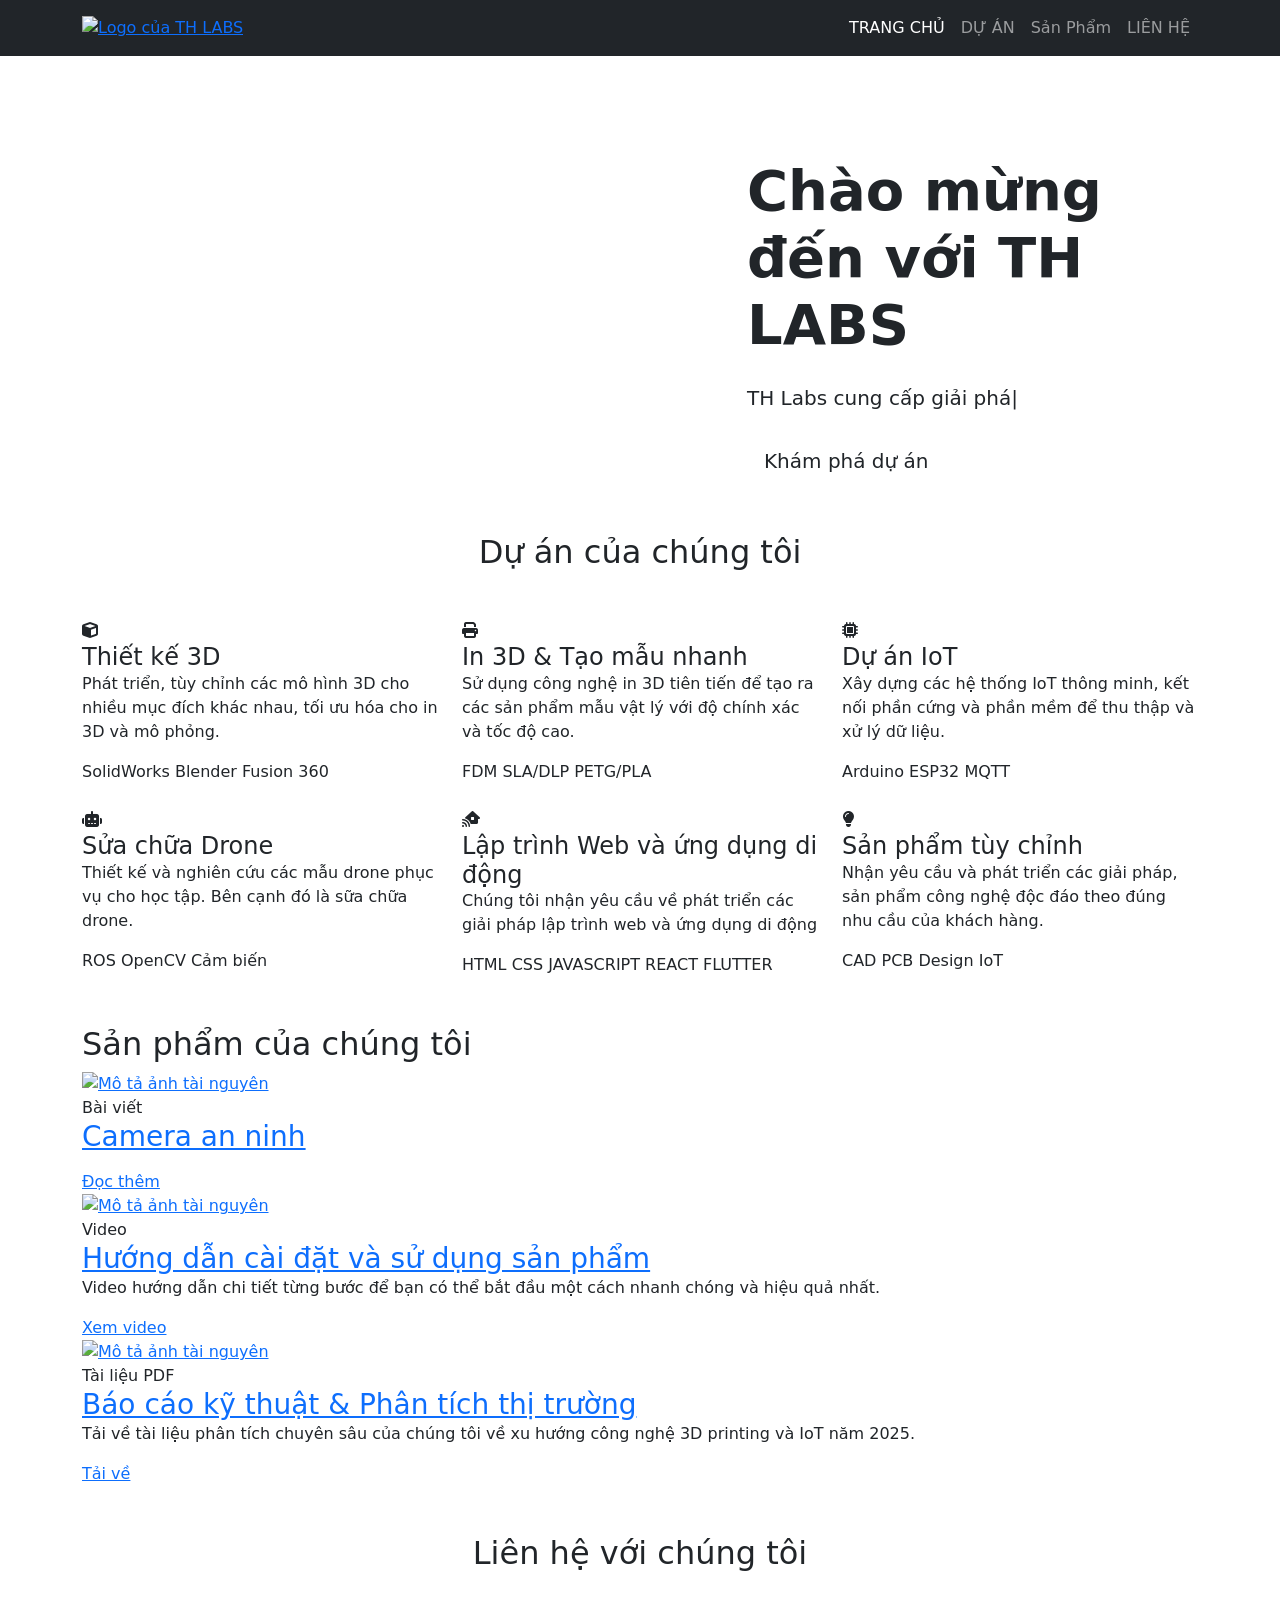
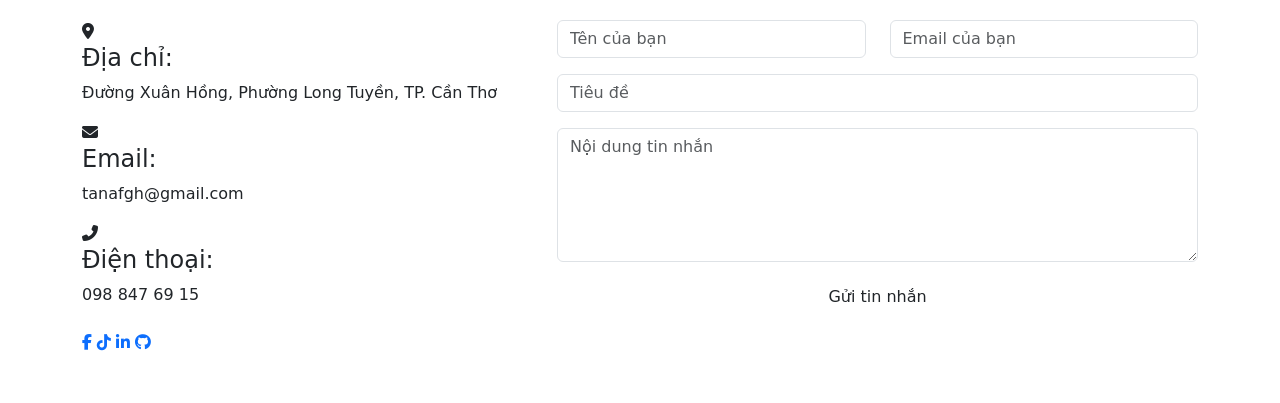
==== index.html @ 7c96801b "Add files via upload" ====
<!DOCTYPE html>
<html lang="vi">
  <head>
    <title>TH LABS</title>
    <meta charset="utf-8" />
    <meta name="viewport" content="width=device-width, initial-scale=1" />
    <link
      href="https://cdn.jsdelivr.net/npm/bootstrap@5.3.3/dist/css/bootstrap.min.css"
      rel="stylesheet"
    />
    <link
      rel="stylesheet"
      href="https://cdn.jsdelivr.net/npm/swiper@11/swiper-bundle.min.css"
    />
    <link rel="stylesheet" href="style.css" />
    <link
      rel="stylesheet"
      href="https://cdnjs.cloudflare.com/ajax/libs/font-awesome/6.5.2/css/all.min.css"
    />
    <link rel="preconnect" href="https://fonts.googleapis.com" />
    <link rel="preconnect" href="https://fonts.gstatic.com" crossorigin />
    <link
      href="https://fonts.googleapis.com/css2?family=Montserrat:wght@400;500;700&display=swap"
      rel="stylesheet"
    />
    <link rel="preconnect" href="https://res.cloudinary.com" />
  </head>
  <body data-bs-spy="scroll" data-bs-target="#collapsibleNavbar">
    <div id="preloader">
      <div class="spinner"></div>
    </div>

    <header id="home">
      <nav class="navbar navbar-expand-lg bg-dark navbar-dark fixed-top">
        <div class="container">
          <a class="navbar-logo" href="#home"
            ><img
              src="https://res.cloudinary.com/de8t7t3ij/image/upload/v1761191404/logo1_g1h1xf.png"
              alt="Logo của TH LABS"
              id="navbar-logo"
          /></a>

          <button
            class="navbar-toggler"
            type="button"
            data-bs-toggle="collapse"
            data-bs-target="#collapsibleNavbar"
          >
            <span class="navbar-toggler-icon"></span>
          </button>
          <div class="collapse navbar-collapse" id="collapsibleNavbar">
            <ul class="navbar-nav ms-auto">
              <li class="nav-item">
                <a class="nav-link" href="#home">TRANG CHỦ</a>
              </li>
              <li class="nav-item">
                <a class="nav-link" href="#project">DỰ ÁN</a>
              </li>
              <li class="nav-item">
                <a class="nav-link" href="#RESOURCES">Sản Phẩm</a>
              </li>
              <li class="nav-item">
                <a class="nav-link" href="#contact">LIÊN HỆ</a>
              </li>
            </ul>
          </div>
        </div>
      </nav>
    </header>
    <section class="hero-section">
      <video autoplay loop muted playsinline id="hero-video">
        <source
          src="https://res.cloudinary.com/de8t7t3ij/video/upload/v1763884485/SnapInsta-Ai_3740669731968685869_pgvyaz.mp4"
          type="video/mp4"
        />
        Trình duyệt của bạn không hỗ trợ video.
      </video>

      <div class="container">
        <div class="row align-items-center">
          <div class="col-lg-7">
            <div class="swiper team-swiper">
              <div class="swiper-wrapper"></div>
              <div class="swiper-pagination"></div>
              <div class="swiper-button-prev"></div>
              <div class="swiper-button-next"></div>
            </div>
          </div>

          <div class="col-lg-5 text-start">
            <h1 class="display-4 fw-bold video-text">
              Chào mừng đến với TH LABS
            </h1>

            <p class="lead my-4 typing-container">
              <span class="typing-text"></span><span class="cursor">|</span>
            </p>
            <a href="#project" class="btn btn-hero btn-lg">Khám phá dự án</a>
          </div>
        </div>
      </div>
    </section>

    <section id="project" class="py-5">
      <div class="container">
        <div class="section-title text-center mb-5">
          <h2>Dự án của chúng tôi</h2>
        </div>

        <div class="row g-4">
          <div class="col-lg-4 col-md-6">
            <div
              class="project-card"
              data-bs-toggle="modal"
              data-bs-target="#projectDetailModal"
              data-project-id="thiet-ke-3d"
              style="cursor: pointer"
            >
              <div class="card-icon"><i class="fas fa-cube"></i></div>
              <h4 class="card-title">Thiết kế 3D</h4>
              <p class="card-description">
                Phát triển, tùy chỉnh các mô hình 3D cho nhiều mục đích khác
                nhau, tối ưu hóa cho in 3D và mô phỏng.
              </p>
              <div class="card-tags">
                <span>SolidWorks</span>
                <span>Blender</span>
                <span>Fusion 360</span>
              </div>
            </div>
          </div>

          <div class="col-lg-4 col-md-6">
            <div
              class="project-card"
              data-bs-toggle="modal"
              data-bs-target="#projectDetailModal"
              data-project-id="print3d"
              style="cursor: pointer"
            >
              <div class="card-icon"><i class="fas fa-print"></i></div>
              <h4 class="card-title">In 3D & Tạo mẫu nhanh</h4>
              <p class="card-description">
                Sử dụng công nghệ in 3D tiên tiến để tạo ra các sản phẩm mẫu vật
                lý với độ chính xác và tốc độ cao.
              </p>
              <div class="card-tags">
                <span>FDM</span>
                <span>SLA/DLP</span>
                <span>PETG/PLA</span>
              </div>
            </div>
          </div>

          <div class="col-lg-4 col-md-6">
            <div
              class="project-card"
              data-bs-toggle="modal"
              data-bs-target="#projectDetailModal"
              data-project-id="IoT"
              style="cursor: pointer"
            >
              <div class="card-icon"><i class="fas fa-microchip"></i></div>
              <h4 class="card-title">Dự án IoT</h4>
              <p class="card-description">
                Xây dựng các hệ thống IoT thông minh, kết nối phần cứng và phần
                mềm để thu thập và xử lý dữ liệu.
              </p>
              <div class="card-tags">
                <span>Arduino</span>
                <span>ESP32</span>
                <span>MQTT</span>
              </div>
            </div>
          </div>

          <div class="col-lg-4 col-md-6">
            <div
              class="project-card"
              data-bs-toggle="modal"
              data-bs-target="#projectDetailModal"
              data-project-id="Drone"
              style="cursor: pointer"
            >
              <div class="card-icon"><i class="fas fa-robot"></i></div>
              <h4 class="card-title">Sửa chữa Drone</h4>
              <p class="card-description">
                Thiết kế và nghiên cứu các mẫu drone phục vụ cho học tập. Bên
                cạnh đó là sữa chữa drone.
              </p>
              <div class="card-tags">
                <span>ROS</span>
                <span>OpenCV</span>
                <span>Cảm biến</span>
              </div>
            </div>
          </div>

          <div class="col-lg-4 col-md-6">
            <div
              class="project-card"
              data-bs-toggle="modal"
              data-bs-target="#projectDetailModal"
              data-project-id="Web-mobileapp"
              style="cursor: pointer"
            >
              <div class="card-icon"><i class="fas fa-house-signal"></i></div>
              <h4 class="card-title">Lập trình Web và ứng dụng di động</h4>
              <p class="card-description">
                Chúng tôi nhận yêu cầu về phát triển các giải pháp lập trình web
                và ứng dụng di động
              </p>
              <div class="card-tags">
                <span>HTML</span>
                <span>CSS</span>
                <span>JAVASCRIPT</span>
                <span>REACT</span>
                <span>FLUTTER</span>
              </div>
            </div>
          </div>

          <div class="col-lg-4 col-md-6">
            <div
              class="project-card"
              data-bs-toggle="modal"
              data-bs-target="#projectDetailModal"
              data-project-id="Custom-products"
              style="cursor: pointer"
            >
              <div class="card-icon"><i class="fas fa-lightbulb"></i></div>
              <h4 class="card-title">Sản phẩm tùy chỉnh</h4>
              <p class="card-description">
                Nhận yêu cầu và phát triển các giải pháp, sản phẩm công nghệ độc
                đáo theo đúng nhu cầu của khách hàng.
              </p>
              <div class="card-tags">
                <span>CAD</span>
                <span>PCB Design</span>
                <span>IoT</span>
              </div>
            </div>
          </div>
        </div>
      </div>
    </section>

    <section class="resource-section">
      <div class="container">
        <div class="section-title">
          <h2>Sản phẩm của chúng tôi</h2>
        </div>
        <div class="resource-grid">
          <article class="resource-card">
            <div class="card-image">
              <a href="#">
                <img
                  src="https://via.placeholder.com/400x250/E8E8E8/666?text=Ảnh+Tài+Nguyên"
                  alt="Mô tả ảnh tài nguyên"
                />
              </a>
            </div>
            <div class="card-content">
              <span class="card-category">Bài viết</span>
              <h3 class="card-title">
                <a href="#">Camera an ninh</a>
              </h3>
              <p class="card-description"></p>
              <a href="#" class="card-button">Đọc thêm</a>
            </div>
          </article>

          <article class="resource-card">
            <div class="card-image">
              <a href="#">
                <img
                  src="https://via.placeholder.com/400x250/D0E8F2/666?text=Ảnh+Tài+Nguyên"
                  alt="Mô tả ảnh tài nguyên"
                />
              </a>
            </div>
            <div class="card-content">
              <span class="card-category">Video</span>
              <h3 class="card-title">
                <a href="#">Hướng dẫn cài đặt và sử dụng sản phẩm</a>
              </h3>
              <p class="card-description">
                Video hướng dẫn chi tiết từng bước để bạn có thể bắt đầu một
                cách nhanh chóng và hiệu quả nhất.
              </p>
              <a href="#" class="card-button">Xem video</a>
            </div>
          </article>

          <article class="resource-card">
            <div class="card-image">
              <a href="#">
                <img
                  src="https://via.placeholder.com/400x250/F8D7DA/666?text=File+PDF"
                  alt="Mô tả ảnh tài nguyên"
                />
              </a>
            </div>
            <div class="card-content">
              <span class="card-category">Tài liệu PDF</span>
              <h3 class="card-title">
                <a href="#">Báo cáo kỹ thuật &amp; Phân tích thị trường</a>
              </h3>
              <p class="card-description">
                Tải về tài liệu phân tích chuyên sâu của chúng tôi về xu hướng
                công nghệ 3D printing và IoT năm 2025.
              </p>
              <a href="#" class="card-button">Tải về</a>
            </div>
          </article>
        </div>
      </div>
    </section>
    <section id="contact" class="container my-5">
      <div class="section-title text-center mb-5">
        <h2>Liên hệ với chúng tôi</h2>
      </div>

      <div class="row gy-4">
        <div class="col-lg-5">
          <div class="contact-info-container">
            <div class="contact-info-item">
              <div class="info-icon">
                <i class="fas fa-map-marker-alt"></i>
              </div>
              <div class="info-text">
                <h4>Địa chỉ:</h4>
                <p>Đường Xuân Hồng, Phường Long Tuyền, TP. Cần Thơ</p>
              </div>
            </div>

            <div class="contact-info-item">
              <div class="info-icon">
                <i class="fas fa-envelope"></i>
              </div>
              <div class="info-text">
                <h4>Email:</h4>
                <p>tanafgh@gmail.com</p>
              </div>
            </div>

            <div class="contact-info-item">
              <div class="info-icon">
                <i class="fas fa-phone-alt"></i>
              </div>
              <div class="info-text">
                <h4>Điện thoại:</h4>
                <p>098 847 69 15</p>
              </div>
            </div>

            <div class="social-links mt-4">
              <a href="#" title="Facebook"><i class="fab fa-facebook-f"></i></a>
              <a href="#" title="TikTok"><i class="fab fa-tiktok"></i></a>
              <a href="#" title="LinkedIn"
                ><i class="fab fa-linkedin-in"></i
              ></a>
              <a href="#" title="GitHub"><i class="fab fa-github"></i></a>
            </div>
          </div>
        </div>

        <div class="col-lg-7">
          <form class="contact-form">
            <div class="row">
              <div class="col-md-6 form-group mb-3">
                <input
                  type="text"
                  name="name"
                  class="form-control"
                  placeholder="Tên của bạn"
                  required
                />
              </div>
              <div class="col-md-6 form-group mb-3">
                <input
                  type="email"
                  class="form-control"
                  name="email"
                  placeholder="Email của bạn"
                  required
                />
              </div>
            </div>
            <div class="form-group mb-3">
              <input
                type="text"
                class="form-control"
                name="subject"
                placeholder="Tiêu đề"
                required
              />
            </div>
            <div class="form-group mb-3">
              <textarea
                class="form-control"
                name="message"
                rows="5"
                placeholder="Nội dung tin nhắn"
                required
              ></textarea>
            </div>
            <div class="text-center">
              <button type="submit" class="btn btn-hero">Gửi tin nhắn</button>
            </div>
          </form>
        </div>
      </div>
    </section>

    <div
      class="modal fade"
      id="profileModal"
      tabindex="-1"
      aria-labelledby="profileModalLabel"
      aria-hidden="true"
    >
      <div
        class="modal-dialog modal-dialog-centered modal-dialog-scrollable modal-lg"
      >
        <div class="modal-content">
          <div class="modal-header">
            <h5 class="modal-title" id="profileModalLabel">
              Thông tin chi tiết
            </h5>
            <button
              type="button"
              class="btn-close btn-close-white"
              data-bs-dismiss="modal"
              aria-label="Close"
            ></button>
          </div>
          <div class="modal-body" id="modalBodyContent"></div>
        </div>
      </div>
    </div>
    <div
      class="modal fade"
      id="projectDetailModal"
      tabindex="-1"
      aria-labelledby="projectDetailModalLabel"
      aria-hidden="true"
    >
      <div
        class="modal-dialog modal-dialog-centered modal-dialog-scrollable modal-xl"
      >
        <div class="modal-content">
          <div class="modal-header">
            <h5 class="modal-title" id="projectDetailModalLabel">
              Chi tiết dự án
            </h5>
            <button
              type="button"
              class="btn-close btn-close-white"
              data-bs-dismiss="modal"
              aria-label="Close"
            ></button>
          </div>
          <div class="modal-body" id="projectModalBodyContent"></div>
        </div>
      </div>
    </div>

    <script src="https://cdn.jsdelivr.net/npm/swiper@11/swiper-bundle.min.js"></script>
    <script src="https://cdn.jsdelivr.net/npm/bootstrap@5.3.3/dist/js/bootstrap.bundle.min.js"></script>
    <script src="https://www.gstatic.com/firebasejs/9.6.7/firebase-app-compat.js"></script>
    <script src="https://www.gstatic.com/firebasejs/9.6.7/firebase-firestore-compat.js"></script>

    <script>
      // Cấu hình Firebase của bạn
      const firebaseConfig = {
        apiKey: "AIzaSyBZiK_bYvL1PfYfyT9jMkSPtddjx2uAqvs", // Thay bằng API Key của bạn
        authDomain: "th-labs-website.firebaseapp.com",
        projectId: "th-labs-website",
        storageBucket: "th-labs-website.appspot.com",
        messagingSenderId: "3693814701",
        appId: "1:3693814701:web:27a37283532a4860a1f724",
        measurementId: "G-GFVXHY6G9C",
      };

      // Khởi tạo Firebase
      firebase.initializeApp(firebaseConfig);
      const db = firebase.firestore();
    </script>

    <script src="Script.js" defer></script>
  </body>
</html>
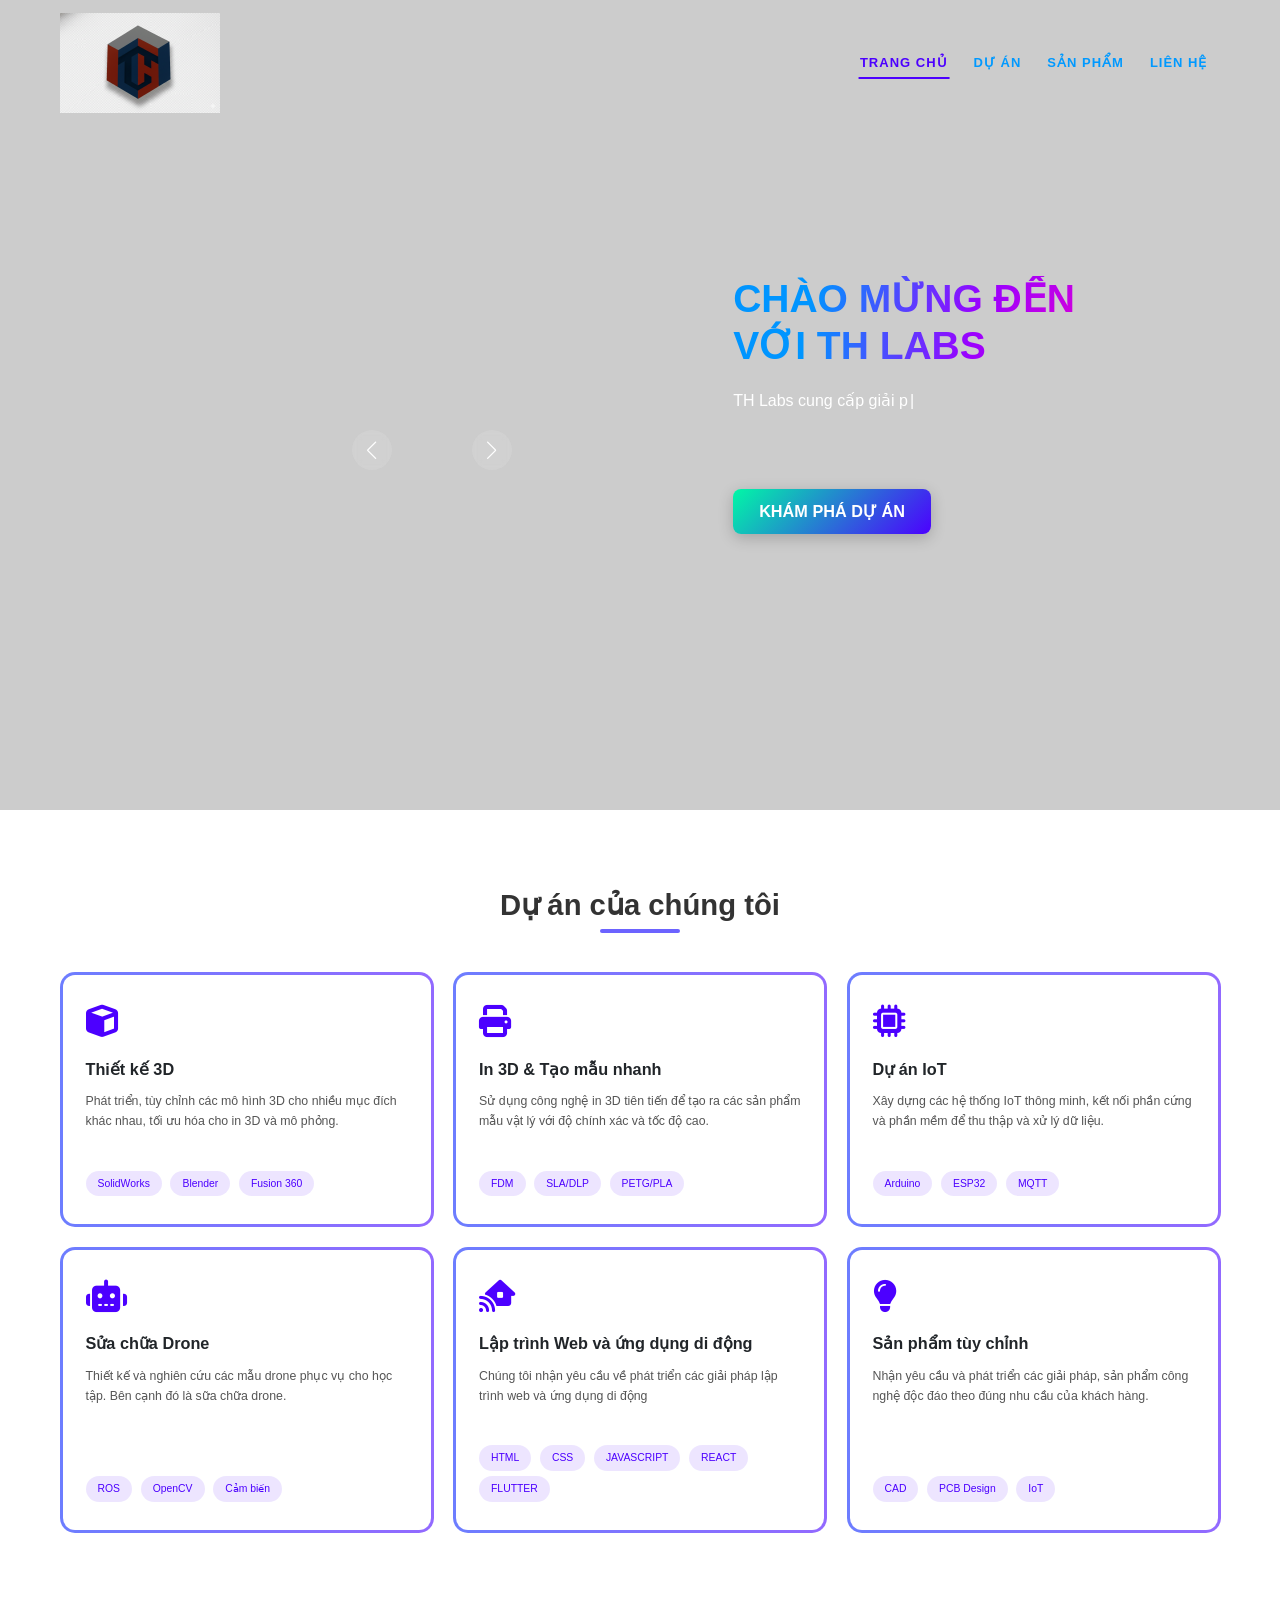
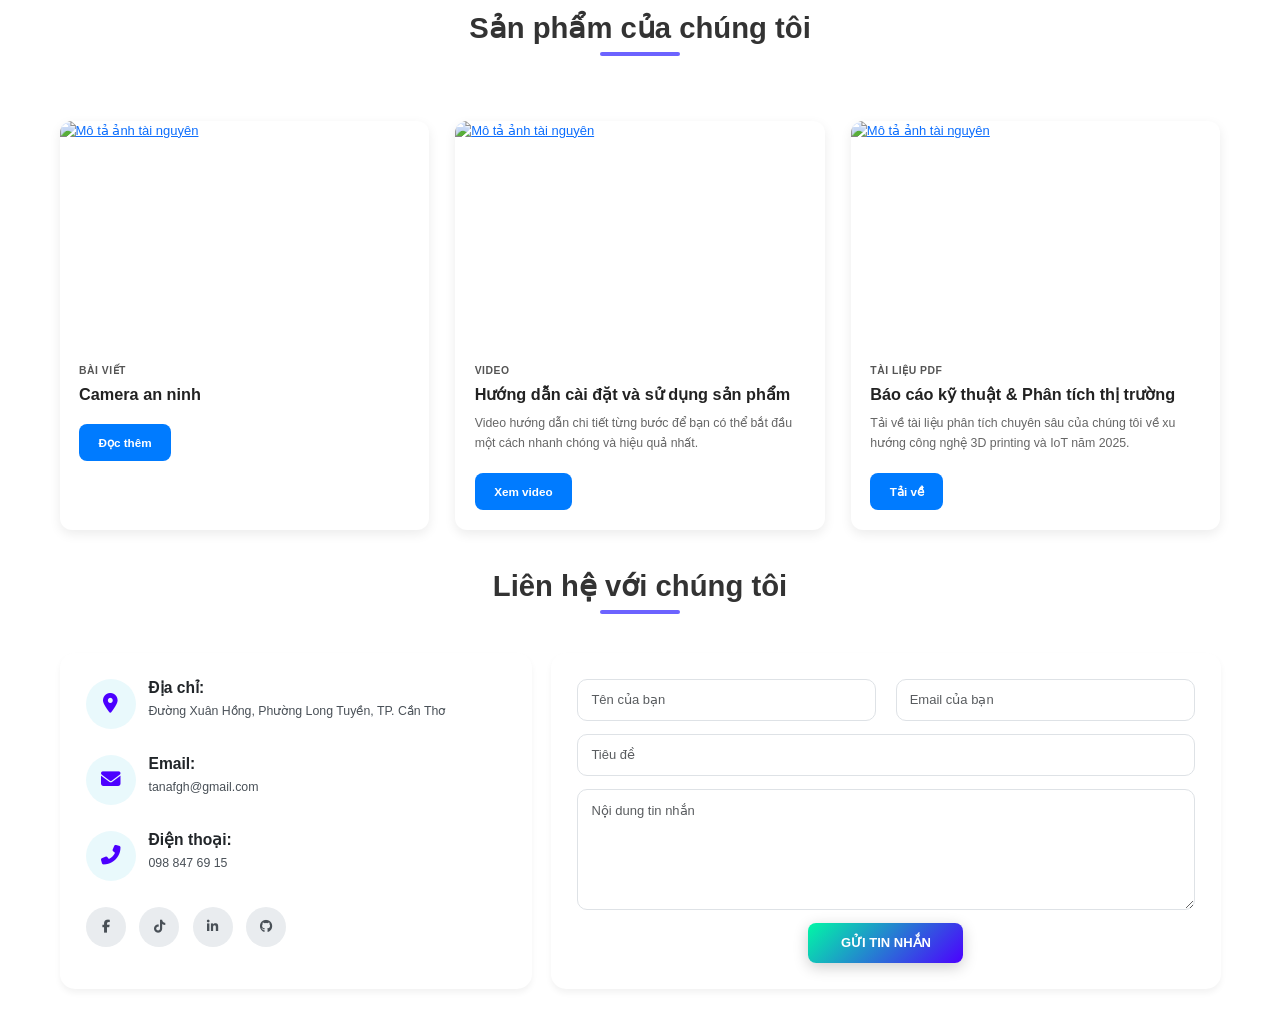
==== commit 4e4ebda8: "Update index.html" ====
--- a/index.html
+++ b/index.html
@@ -35,7 +35,7 @@
         <div class="container">
           <a class="navbar-logo" href="#home"
             ><img
-              src="https://res.cloudinary.com/de8t7t3ij/image/upload/v1761191404/logo1_g1h1xf.png"
+              src="logoTHLAB.png"
               alt="Logo của TH LABS"
               id="navbar-logo"
           /></a>
@@ -491,3 +491,4 @@
     <script src="Script.js" defer></script>
   </body>
 </html>
+
--- a/style.css
+++ b/style.css
@@ -0,0 +1,1175 @@
+html {
+  font-size: 13px; /* Giảm kích thước font gốc từ 16px (mặc định) xuống 15px */
+}
+/* --- Sử dụng biến để dễ dàng thay đổi màu sắc --- */
+:root {
+  --primary-dark: #4c00ff; /* Màu nền chính cho header */
+  --accent-color: #4c00ff; /* Màu nhấn cho hover và link active */
+  --text-color: rgb(0, 153, 255); /* Màu chữ mặc định */
+  --text-hover-color: #01f8a6; /* Màu chữ khi hover */
+}
+
+body {
+  font-family: "Montserrat", sans-serif; /* Áp dụng font chữ cho toàn trang */
+}
+
+/* --- Chỉnh sửa chung cho Navbar --- */
+.navbar.bg-dark {
+  background-color: transparent !important; /* Ghi đè màu nền mặc định */
+  padding-top: 1rem;
+  padding-bottom: 1rem;
+  transition: background-color 0.5s ease, backdrop-filter 0.5s ease; /* Hiệu ứng chuyển đổi mượt mà */
+}
+/* Thêm một class mới để áp dụng hiệu ứng "kính mờ" khi cuộn chuột */
+.navbar-scrolled {
+  background-color: rgba(25, 25, 25, 0.5) !important; /* Nền mờ màu tối */
+  backdrop-filter: blur(10px);
+  -webkit-backdrop-filter: blur(10px); /* Hỗ trợ trình duyệt Safari */
+  box-shadow: 0 2px 10px rgba(0, 0, 0, 0.2);
+}
+
+/* --- CSS CHO LOGO HÌNH ẢNH TRÊN NAVBAR --- */
+#navbar-logo {
+  height: 100px; /* Điều chỉnh chiều cao của logo tại đây */
+  width: auto; /* Chiều rộng sẽ tự động thay đổi theo tỷ lệ */
+  transition: height 0.3s ease;
+}
+
+/* --- Chỉnh sửa cho các Link điều hướng --- */
+.nav-link {
+  color: var(--text-color) !important;
+  font-weight: 900;
+  text-transform: uppercase;
+  letter-spacing: 1px;
+  padding: 0.5rem 1rem !important;
+  position: relative; /* Cần cho hiệu ứng gạch chân */
+  transition: color 0.3s ease-in-out;
+}
+
+/* --- Hiệu ứng khi di chuột vào Link --- */
+.nav-link:hover {
+  color: var(--text-hover-color) !important;
+}
+
+/* Tạo gạch chân giả bằng pseudo-element ::after */
+.nav-link::after {
+  content: "";
+  position: absolute;
+  bottom: 0;
+  left: 50%;
+  transform: translateX(-50%);
+  width: 0; /* Ban đầu ẩn gạch chân */
+  height: 2px;
+  background-color: var(--accent-color);
+  transition: width 0.3s ease-in-out;
+}
+
+/* Khi hover, gạch chân sẽ hiện ra */
+.nav-link:hover::after {
+  width: 80%;
+}
+
+/* --- Chỉnh sửa cho Link đang active (trang hiện tại) --- */
+.nav-item .nav-link.active {
+  color: var(--accent-color) !important;
+  font-weight: 700;
+}
+
+/* Gạch chân của link active luôn hiển thị */
+.nav-item .nav-link.active::after {
+  width: 80%;
+}
+/* --- Vùng Welcome (Hero Section) - Cập nhật cho bố cục 2 cột --- */
+.hero-section {
+  position: relative;
+  height: auto;
+  min-height: 90vh; /* Đảm bảo chiều cao tối thiểu */
+  padding: 10rem;
+  display: flex;
+  align-items: center;
+  overflow: hidden;
+}
+.hero-section .lead {
+  color: #ffffff;
+  font-size: medium;
+}
+
+/* Định dạng cho video nền */
+#hero-video {
+  position: absolute;
+  top: 50%;
+  left: 50%;
+  transform: translate(-50%, -50%); /* Căn video ra giữa */
+  min-width: 100%;
+  min-height: 100%;
+  width: auto;
+  height: auto;
+  z-index: -1; /* Đưa video xuống lớp dưới cùng */
+}
+
+/* Đảm bảo lớp phủ tối nằm trên video nhưng dưới nội dung */
+.hero-section::before {
+  content: "";
+  position: absolute;
+  top: 0;
+  left: 0;
+  width: 100%;
+  height: 100%;
+  background-color: rgba(
+    0,
+    0,
+    0,
+    0.2
+  ); /* Tăng độ tối của lớp phủ lên một chút */
+  z-index: 0;
+}
+
+/* Đảm bảo nội dung nằm trên lớp phủ tối */
+.hero-section .container {
+  position: relative;
+  z-index: 1;
+  color: #fff;
+}
+
+/* --- Nút Kêu gọi hành động (Call-to-Action) - PHIÊN BẢN CẢI TIẾN --- */
+
+/* Trạng thái mặc định của nút: Nền trong suốt, viền và chữ có màu */
+.btn-hero {
+  /* Dùng gradient từ các biến màu của bạn */
+  background: linear-gradient(
+    135deg,
+    var(--text-hover-color) 0%,
+    var(--accent-color) 100%
+  );
+  color: #fff; /* Chữ màu trắng cho dễ đọc trên nền gradient */
+  border: none; /* Bỏ viền cũ */
+  border-radius: 8px; /* Thêm bo góc cho giống demo */
+
+  /* Giữ các thuộc tính kích thước & font của bạn */
+  padding: 0.8rem 2rem;
+  font-weight: bold;
+  text-transform: uppercase;
+
+  /* Thuộc tính mới từ .fx-rings */
+  position: relative;
+  overflow: visible; /* Quan trọng để thấy vòng ring */
+  transition: all 0.3s ease;
+  box-shadow: 0 4px 15px rgba(0, 0, 0, 0.2);
+}
+
+/* Thêm pseudo-elements cho vòng rings */
+.btn-hero::before,
+.btn-hero::after {
+  content: "";
+  position: absolute;
+  top: 50%;
+  left: 50%;
+  width: 100%;
+  height: 100%;
+
+  /* Dùng màu sáng (hover) của bạn cho border */
+  border: 3px solid var(--text-hover-color);
+
+  border-radius: 8px; /* Giống border-radius của nút chính */
+  transform: translate(-50%, -50%);
+  opacity: 0;
+}
+
+/* Khi di chuột vào: Nền được tô đầy, chữ chuyển sang màu trắng */
+.btn-hero:hover {
+  transform: scale(1.05); /* Hiệu ứng từ .fx-rings */
+
+  /* Tạo box-shadow mới dựa trên màu của bạn */
+  /* var(--accent-color) -> 76, 0, 255 */
+  /* var(--text-hover-color) -> 1, 248, 166 */
+  box-shadow: 0 0 25px rgba(76, 0, 255, 0.6), 0 0 45px rgba(1, 248, 166, 0.4);
+
+  /* Đảm bảo các thuộc tính không bị ghi đè */
+  color: #fff;
+  background: linear-gradient(
+    135deg,
+    var(--text-hover-color) 0%,
+    var(--accent-color) 100%
+  );
+}
+/* Kích hoạt animation khi hover */
+.btn-hero:hover::before {
+  animation: ring-expand 1.5s ease-out infinite;
+}
+
+.btn-hero:hover::after {
+  animation: ring-expand 1.5s ease-out 0.5s infinite;
+}
+/*
+================================================
+--- Keyframes cho các hiệu ứng (VÍ DỤ: NÚT BẤM) ---
+================================================
+*/
+
+@keyframes ring-expand {
+  0% {
+    transform: translate(-50%, -50%) scale(1);
+    opacity: 0.8;
+  }
+  100% {
+    transform: translate(-50%, -50%) scale(1.6);
+    opacity: 0;
+  }
+}
+
+/* ================================================
+--- BỔ SUNG KEYFRAME CHO VIỀN PROJECT CARD ---
+================================================
+*/
+@keyframes animate {
+  0% {
+    transform: translate(-50%, -50%) rotate(0deg);
+  }
+  100% {
+    transform: translate(-50%, -50%) rotate(360deg);
+  }
+}
+
+/* --- CSS MỚI CHO SWIPER CAROUSEL --- */
+
+/* Đặt kích thước cho Swiper container */
+.team-swiper {
+  width: 100%;
+  padding-top: 80px;
+  padding-bottom: 50px;
+}
+
+/* Định dạng cho mỗi slide */
+.team-swiper .swiper-slide {
+  background-position: center;
+  background-size: cover;
+  width: 300px; /* Chiều rộng của slide ở giữa */
+  height: 400px; /* Chiều cao của slide ở giữa */
+  filter: blur(2px); /* Làm mờ các slide ở bên */
+  transition: filter 1s ease;
+  padding-bottom: 10px;
+}
+
+/* Slide active (ở giữa) sẽ rõ nét */
+.team-swiper .swiper-slide-active {
+  filter: blur(0px);
+}
+
+/* --- CSS MỚI CHO THẺ THÔNG TIN NHÂN SỰ NÂNG CAO (PHIÊN BẢN CẢI TIẾN) --- */
+.team-card {
+  /* Hiệu ứng Glassmorphism */
+  background: rgba(40, 40, 40, 0.6); /* Nền mờ */
+  backdrop-filter: blur(10px);
+  -webkit-backdrop-filter: blur(10px); /* Hỗ trợ Safari */
+
+  border-radius: 20px;
+  width: 100%;
+  height: 100%;
+  display: flex;
+  flex-direction: column;
+  align-items: center;
+  text-align: center;
+  border: 1px solid rgba(255, 255, 255, 0.15);
+  box-shadow: 0 8px 32px 0 rgba(0, 0, 0, 0.37);
+  padding: 1.5rem; /* Giảm padding để có thêm không gian */
+  color: #fff;
+  transition: transform 0.3s ease, box-shadow 0.3s ease; /* Thêm hiệu ứng di chuột */
+}
+
+/* Thêm hiệu ứng nhấc thẻ lên khi hover */
+.team-card:hover {
+  transform: translateY(-5px);
+  box-shadow: 0 12px 40px 0 rgba(0, 0, 0, 0.45);
+}
+
+.team-card .avatar-container {
+  position: relative;
+  width: 100px; /* Giảm kích thước avatar một chút */
+  height: 110px;
+  margin-bottom: 1rem; /* Điều chỉnh khoảng cách */
+}
+
+.team-card img {
+  width: 100%;
+  height: 100%;
+  object-fit: cover;
+  border-radius: 100%;
+  /* Tạo viền gradient nổi bật */
+  border: 4px solid transparent;
+  background-image: linear-gradient(
+      rgba(255, 255, 255, 0.8),
+      rgba(255, 255, 255, 0.8)
+    ),
+    linear-gradient(90deg, var(--accent-color), #00c4ff, #c707d8);
+  background-origin: border-box;
+  background-clip: content-box, border-box;
+}
+
+/* Dấu chấm trạng thái online */
+.team-card .status-indicator {
+  position: absolute;
+  bottom: 5px;
+  right: 5px;
+  width: 18px; /* Điều chỉnh kích thước */
+  height: 18px;
+  background-color: #28a745;
+  border-radius: 50%;
+  border: 3px solid #282828; /* Nền tối hơn để nổi bật */
+}
+
+.team-card .member-name {
+  font-size: 1.4rem; /* Điều chỉnh kích thước chữ */
+  font-weight: bold;
+  color: #ffffff; /* Cho màu trắng để dễ đọc hơn */
+  margin-bottom: 0.25rem;
+}
+
+.team-card .member-roles {
+  font-size: 0.8rem;
+  color: rgba(255, 255, 255, 0.8); /* Tăng độ sáng cho dễ đọc */
+  min-height: 10%;
+  margin-bottom: 20%;
+}
+
+/* --- PHẦN SỬA LỖI QUAN TRỌNG NHẤT --- */
+.team-card .member-stats {
+  display: flex;
+  justify-content: space-between; /* Sửa từ space-around thành space-between */
+  width: 100%;
+  padding: 0.75rem 0;
+  border-top: 1px solid rgba(255, 255, 255, 0.1);
+  border-bottom: 1px solid rgba(255, 255, 255, 0.1);
+  margin-bottom: 1.5%; /* Tăng khoảng cách với nút */
+}
+
+.team-card .stat-item {
+  display: flex;
+  flex-direction: column;
+  flex-basis: 40%; /* Phân bổ không gian cho mỗi item */
+}
+
+.team-card .stat-number {
+  font-size: 0.8rem;
+  font-weight: bold;
+}
+
+.team-card .stat-label {
+  font-size: 0.2rem;
+  color: #ccc;
+  text-transform: uppercase; /* In hoa để trông chuyên nghiệp hơn */
+  letter-spacing: 0.5px;
+}
+
+.btn-profile {
+  background: linear-gradient(90deg, var(--accent-color), #00c4ff);
+  color: #fff;
+  border: none;
+  border-radius: 50px;
+  padding: 5% 5%; /* Điều chỉnh padding */
+  font-weight: bold;
+  text-transform: uppercase;
+  transition: all 0.3s ease;
+  width: 100%;
+  text-decoration: none;
+  letter-spacing: 0.5px; /* Thêm khoảng cách chữ */
+}
+
+.btn-profile:hover {
+  transform: translateY(-3px);
+  box-shadow: 0 4px 15px rgba(0, 170, 255, 0.4);
+  color: #fff;
+}
+/* --- CSS CHO PROFILE MODAL (PHIÊN BẢN SÁNG) --- */
+
+#profileModal .modal-content {
+  background-color: #ffffff; /* Nền trắng */
+  color: #333333; /* Chữ màu đen/xám đậm */
+  border: none; /* Bỏ viền cũ */
+  border-radius: 15px;
+  box-shadow: 0 8px 30px rgba(0, 0, 0, 0.15); /* Thêm bóng mờ */
+}
+
+#profileModal .modal-header {
+  border-bottom: 1px solid #dee2e6; /* Viền mờ màu xám nhạt */
+}
+
+/* Đổi màu nút X (từ trắng sang đen) */
+#profileModal .btn-close {
+  /* Dùng filter để đảo màu SVG từ trắng sang đen */
+  filter: invert(1) grayscale(100%) brightness(0%);
+}
+
+/* Ẩn thanh cuộn (từ câu hỏi trước) */
+#profileModal .modal-body {
+  padding: 2rem;
+  scrollbar-width: none; /* Cho Firefox */
+  -ms-overflow-style: none; /* Cho IE/Edge (cũ) */
+}
+
+#profileModal .modal-body::-webkit-scrollbar {
+  display: none; /* Cho Chrome, Safari */
+}
+
+/* Tiêu đề section (Màu tím/xanh của bạn vẫn nổi bật trên nền trắng) */
+.profile-section h5 {
+  color: var(--primary-dark); /* Giữ màu xanh của navbar */
+  text-transform: uppercase;
+  letter-spacing: 1px;
+  font-weight: bold;
+  margin-bottom: 1rem;
+  border-left: 3px solid var(--accent-color); /* Giữ viền màu xanh */
+  padding-left: 10px;
+}
+
+/* Thẻ kỹ năng */
+.profile-skill-tag {
+  display: inline-block;
+  background-color: #e9ecef; /* Nền xám nhạt (Bootstrap) */
+  color: #495057; /* Chữ xám đậm */
+  padding: 5px 12px;
+  margin: 4px;
+  border-radius: 20px;
+  font-size: 0.9rem;
+}
+
+/* Mục kinh nghiệm */
+.profile-experience-item {
+  margin-bottom: 1.5rem;
+  padding-left: 1rem;
+  border-left: 2px solid #dee2e6; /* Viền xám nhạt */
+}
+.profile-experience-item h6 {
+  font-weight: bold;
+  color: #212529; /* Chữ đen */
+}
+.profile-experience-item .text-muted {
+  color: #6c757d !important; /* Chữ xám tiêu chuẩn */
+}
+
+/* Link liên hệ (Icon) */
+.profile-contact-links a {
+  font-size: 1.5rem;
+  color: #555; /* Icon màu xám đậm */
+  margin-right: 1rem;
+  transition: color 0.3s ease;
+}
+.profile-contact-links a:hover {
+  color: var(--accent-color); /* Giữ nguyên hiệu ứng hover */
+}
+/* --- CSS TÙY CHỈNH CHO NÚT ĐIỀU HƯỚNG SWIPER --- */
+
+/* Thay đổi màu sắc và kích thước mũi tên mặc định */
+.team-swiper .swiper-button-prev,
+.team-swiper .swiper-button-next {
+  --swiper-navigation-color: #ffffff; /* Màu mũi tên */
+  --swiper-navigation-size: 18px; /* Kích thước mũi tên */
+}
+
+/* Tạo nền tròn cho nút */
+.team-swiper .swiper-button-prev,
+.team-swiper .swiper-button-next {
+  width: 40px;
+  height: 40px;
+  background-color: rgba(255, 255, 255, 0.1); /* Nền mờ */
+  border-radius: 50%;
+  backdrop-filter: blur(5px);
+  transition: background-color 0.3s ease;
+  /* Di chuyển nút xuống dưới */
+  top: auto;
+  bottom: 0; /* Khoảng cách từ đáy */
+}
+
+/* Hiệu ứng khi di chuột vào */
+.team-swiper .swiper-button-prev:hover,
+.team-swiper .swiper-button-next:hover {
+  background-color: rgba(255, 255, 255, 0.2);
+}
+
+/* Căn chỉnh lại vị trí của nút so với lề (tùy chọn) */
+.team-swiper .swiper-button-prev {
+  left: calc(50% - 80px); /* Cách tâm 80px về bên trái */
+}
+.team-swiper .swiper-button-next {
+  right: calc(50% - 80px); /* Cách tâm 80px về bên trái */
+}
+/* --- CSS CHO HIỆU ỨNG VIDEO TEXT TƯƠNG TÁC --- */
+.video-text {
+  font-size: 3rem;
+  text-transform: uppercase;
+  font-weight: 700;
+  text-align: left;
+
+  /* Nền là một gradient tròn, vị trí được điều khiển bởi biến JavaScript */
+  background: radial-gradient(
+    circle at var(--mouse-x, 50%) var(--mouse-y, 50%),
+    #ff00c1,
+    #9a00ff 40%,
+    #0095ff 80%
+  );
+  background-size: 200% 200%;
+
+  -webkit-background-clip: text;
+  background-clip: text;
+  -webkit-text-fill-color: transparent;
+
+  /* Thêm transition để hiệu ứng di chuyển mượt mà */
+  transition: background-position 0.3s ease-out;
+}
+
+/* ================================================
+--- PHẦN ĐÃ SỬA: CSS CHO PHẦN DỰ ÁN (GIAO DIỆN SÁNG) ---
+================================================
+*/
+
+/* Nền section và màu chữ mặc định */
+#project {
+  background-color: #ffffff;
+  color: #333; /* SỬA: Chữ mặc định màu tối */
+}
+
+/* Định dạng cho tiêu đề section (Giữ nguyên) */
+.section-title h2 {
+  color: #212529;
+  font-weight: 700;
+  position: relative;
+  display: inline-block;
+  padding-bottom: 10px;
+}
+
+.section-title h2::after {
+  content: "";
+  position: absolute;
+  bottom: 0;
+  left: 50%;
+  transform: translateX(-50%);
+  width: 100px;
+  height: 3px;
+  background-color: var(--primary-dark);
+}
+
+/* Định dạng cho thẻ dự án */
+.project-card {
+  background-color: #ffffff; /* SỬA: Nền trắng */
+  color: #333; /* SỬA: Chữ mặc định màu tối */
+  position: relative;
+  overflow: hidden;
+  padding: 2rem;
+  border-radius: 15px;
+  height: 100%;
+  display: flex;
+  flex-direction: column;
+  transition: transform 0.3s ease, box-shadow 0.3s ease;
+}
+
+/* Lớp viền Gradient (Giữ nguyên) */
+.project-card::before {
+  content: "";
+  position: absolute;
+  z-index: 1;
+  width: 200vw;
+  height: 200vh;
+  top: 50%;
+  left: 50%;
+  transform: translate(-50%, -50%);
+  background-image: linear-gradient(90deg, rgb(0, 183, 255), rgb(255, 48, 255));
+  animation: animate 5s linear infinite; /* Keyframe đã được thêm ở trên */
+}
+
+/* Lớp nền Mặt nạ (SỬA LẠI NỀN) */
+.project-card::after {
+  content: "";
+  position: absolute;
+  z-index: 2;
+  background: #ffffff; /* SỬA: Nền trắng (đè lên viền) */
+  inset: 3px;
+  border-radius: 12px;
+}
+
+/* Hiệu ứng khi di chuột vào thẻ (Giữ nguyên) */
+.project-card:hover {
+  transform: translateY(-10px);
+  box-shadow: 0 10px 30px rgba(0, 183, 255, 0.3);
+  border-color: transparent;
+}
+
+/* Định dạng icon (Giữ nguyên màu accent) */
+.project-card .card-icon {
+  font-size: 2.5rem;
+  color: var(--primary-dark);
+  margin-bottom: 1rem;
+  position: relative;
+  z-index: 3; /* Nằm trên lớp ::after */
+}
+
+/* Định dạng tiêu đề thẻ (SỬA MÀU CHỮ) */
+.project-card .card-title {
+  color: #212529; /* SỬA: Chữ màu đen */
+  font-weight: bold;
+  margin-bottom: 1rem;
+  position: relative;
+  z-index: 3;
+}
+
+/* Định dạng mô tả (SỬA MÀU CHỮ) */
+.project-card .card-description {
+  font-size: 0.95rem;
+  line-height: 1.6;
+  flex-grow: 1;
+  color: #555; /* SỬA: Chữ màu xám đậm */
+  position: relative;
+  z-index: 3;
+}
+
+/* Vùng chứa các tag (Giữ nguyên) */
+.project-card .card-tags {
+  margin-top: 1.5rem;
+  position: relative;
+  z-index: 3;
+}
+
+/* Định dạng cho mỗi tag (SỬA LẠI STYLE) */
+.project-card .card-tags span {
+  display: inline-block;
+  /* SỬA: Dùng màu tím làm nền và chữ */
+  background-color: rgba(
+    76,
+    0,
+    255,
+    0.1
+  ); /* Nền tím nhạt (từ --primary-dark) */
+  color: var(--primary-dark); /* Chữ màu tím đậm */
+  font-size: 0.8rem;
+  padding: 5px 12px;
+  border-radius: 20px;
+  margin-right: 5px;
+  margin-bottom: 5px;
+}
+
+/* ================================================
+--- HẾT PHẦN SỬA ---
+================================================
+*/
+
+/* --- CSS CHO PHẦN LIÊN HỆ --- */
+#contact {
+  color: #495057; /* Chữ màu xám đậm */
+}
+
+.contact-info-container {
+  padding: 2rem;
+  background-color: #fff;
+  border-radius: 15px;
+  box-shadow: 0 4px 6px rgba(0, 0, 0, 0.05);
+  height: 100%;
+}
+
+.contact-info-item {
+  display: flex;
+  align-items: flex-start;
+  margin-bottom: 2rem;
+}
+
+.contact-info-item .info-icon {
+  font-size: 1.5rem;
+  color: var(--primary-dark);
+  width: 50px;
+  height: 50px;
+  background-color: #e9f9fc;
+  border-radius: 50%;
+  display: flex;
+  justify-content: center;
+  align-items: center;
+  flex-shrink: 0; /* Ngăn icon bị co lại */
+}
+
+.contact-info-item .info-text {
+  margin-left: 1rem;
+}
+
+.contact-info-item h4 {
+  font-size: 1.2rem;
+  font-weight: bold;
+  color: #212529;
+  margin-bottom: 5px;
+}
+
+.contact-info-item p {
+  margin-bottom: 0;
+  font-size: 0.95rem;
+}
+
+.social-links a {
+  display: inline-flex;
+  justify-content: center;
+  align-items: center;
+  width: 40px;
+  height: 40px;
+  background-color: #e9ecef;
+  border-radius: 50%;
+  color: #495057;
+  margin-right: 10px;
+  text-decoration: none;
+  transition: background-color 0.3s, color 0.3s;
+}
+
+.social-links a:hover {
+  background-color: var(--primary-dark);
+  color: #fff;
+}
+
+/* Định dạng Form liên hệ */
+.contact-form {
+  padding: 2rem;
+  background-color: #fff;
+  border-radius: 15px;
+  box-shadow: 0 4px 6px rgba(0, 0, 0, 0.05);
+  height: 100%;
+}
+
+.contact-form .form-control {
+  border-radius: 10px;
+  border-color: #dee2e6;
+  padding: 0.8rem 1rem;
+}
+
+.contact-form .form-control:focus {
+  border-color: var(--primary-dark);
+  box-shadow: 0 0 0 0.25rem rgba(14, 212, 247, 0.25);
+}
+
+.contact-form button[type="submit"] {
+  padding: 0.8rem 2.5rem;
+}
+/*
+/*
+================================================
+--- CSS MỚI CHO PROJECT DETAIL MODAL (Layout Mockup) ---
+================================================
+*/
+
+/* Ghi đè modal mặc định */
+#projectDetailModal .modal-content {
+  background-color: #ffffff;
+  color: #333;
+  border: none;
+  border-radius: 15px;
+  box-shadow: 0 10px 40px rgba(0, 0, 0, 0.2);
+
+  /* MỚI: Thêm position: relative để định vị các nút */
+  position: relative;
+}
+
+/* Ẩn header Bootstrap (vì ta có nút X riêng) */
+#projectDetailModal .modal-header {
+  display: none;
+}
+
+/* Tùy chỉnh body: class "modal-dialog-scrollable" sẽ tự động
+   làm cho nó cuộn. Chúng ta chỉ cần padding. */
+#projectDetailModal .modal-body {
+  padding: 2.5rem;
+
+  /* Ẩn scrollbar (tùy chọn, từ lần trước) */
+  scrollbar-width: none; /* Firefox */
+  -ms-overflow-style: none; /* IE/Edge */
+}
+/* Ẩn scrollbar cho WebKit */
+#projectDetailModal .modal-body::-webkit-scrollbar {
+  display: none;
+}
+
+/* Nút đóng "X" tùy chỉnh */
+.btn-close-modal-custom {
+  position: absolute; /* Sẽ định vị so với .modal-content */
+  top: 1.5rem;
+  right: 1.5rem;
+  background-color: #6a38d2;
+  border-radius: 50%;
+  padding: 0.5rem;
+  opacity: 1;
+  z-index: 20; /* Nằm trên cùng */
+  background-image: url("data:image/svg+xml,%3csvg xmlns='http://www.w3.org/2000/svg' viewBox='0 0 16 16' fill='%23fff'%3e%3cpath d='M.293.293a1 1 0 0 1 1.414 0L8 6.586 14.293.293a1 1 0 1 1 1.414 1.414L9.414 8l6.293 6.293a1 1 0 0 1-1.414 1.414L8 9.414l-6.293 6.293a1 1 0 0 1-1.414-1.414L6.586 8 .293 1.707a1 1 0 0 1 0-1.414z'/%3e%3c/svg%3e");
+  box-shadow: 0 4px 10px rgba(106, 56, 210, 0.3);
+  transition: transform 0.2s ease;
+}
+.btn-close-modal-custom:hover {
+  transform: scale(1.1);
+  opacity: 1;
+}
+
+/* Nút liên hệ */
+.btn-modal-contact {
+  /* MỚI: Thêm định vị */
+  position: absolute; /* Sẽ định vị so với .modal-content */
+  bottom: 2.5rem;
+  right: 2.5rem;
+  z-index: 10;
+
+  /* Style cũ (giữ nguyên) */
+  background-color: #6a38d2;
+  border-color: #6a38d2;
+  color: #fff;
+  padding: 0.8rem 1.5rem;
+}
+.btn-modal-contact:hover {
+  background-color: #582db0;
+  border-color: #582db0;
+  color: #fff;
+  transform: translateY(-2px);
+  box-shadow: 0 6px 20px rgba(106, 56, 210, 0.4);
+}
+
+/* PHẦN CÒN LẠI (NỘI DUNG BÊN TRONG MODAL-BODY) */
+/* Tất cả các style này đều giữ nguyên như cũ */
+
+.project-modal-title {
+  font-size: 2.2rem;
+  font-weight: 700;
+  color: #212529;
+  margin-bottom: 0.5rem;
+}
+.project-modal-tag {
+  display: inline-block;
+  background-color: #6a38d2;
+  color: #fff;
+  font-size: 0.8rem;
+  font-weight: 500;
+  padding: 5px 15px;
+  border-radius: 20px;
+  margin-right: 8px;
+  margin-bottom: 5px;
+}
+/* Tùy chỉnh cho thẻ tag KHI NÓ LÀ LINK <a> */
+a.project-modal-tag {
+  text-decoration: none; /* Bỏ gạch chân */
+  color: #fff; /* Đảm bảo chữ vẫn màu trắng */
+  transition: all 0.2s ease;
+}
+
+a.project-modal-tag:hover {
+  transform: translateY(-2px); /* Hiệu ứng nhấc lên khi hover */
+  box-shadow: 0 4px 10px rgba(0, 0, 0, 0.2);
+}
+.project-image-swiper {
+  width: 100%;
+  border-radius: 10px;
+}
+.project-image-swiper img {
+  width: 100%;
+  /* SỬA: Chiều cao 20% là quá nhỏ, đổi thành 350px */
+  height: 350px;
+  object-fit: cover;
+  border-radius: 20px;
+}
+.project-image-pagination {
+  position: relative;
+  margin-top: 15px;
+  bottom: auto;
+}
+.project-image-pagination .swiper-pagination-bullet {
+  background-color: #ccc;
+  opacity: 1;
+}
+.project-image-pagination .swiper-pagination-bullet-active {
+  background-color: #6a38d2;
+}
+.project-modal-section {
+  margin-bottom: 1.2rem;
+}
+.project-modal-section h6 {
+  font-weight: 700;
+  color: #212529;
+  text-transform: uppercase;
+  font-size: 0.9rem;
+  letter-spacing: 0.5px;
+  margin-bottom: 0.75rem;
+}
+.project-modal-section p,
+.project-modal-list {
+  font-size: 0.95rem;
+  color: #555;
+  line-height: 1.6;
+}
+.project-modal-list {
+  list-style-type: none;
+  padding-left: 0;
+}
+.project-modal-list li {
+  position: relative;
+  padding-left: 20px;
+  margin-bottom: 8px;
+}
+.project-modal-list li::before {
+  content: "•";
+  position: absolute;
+  left: 0;
+  top: 0;
+  color: #6a38d2;
+  font-weight: bold;
+}
+
+/* XÓA: Các class cũ không còn cần thiết */
+.project-modal-content,
+.project-modal-footer-sticky {
+  /* Xóa mọi style cũ bên trong */
+  position: static;
+  display: block;
+}
+/* ---- Bố cục Lưới Tài nguyên ---- */
+.section-title {
+  text-align: center; /* Căn giữa toàn bộ khối */
+  margin-top: 3rem; /* Khoảng cách với nội dung bên trên */
+  margin-bottom: 3rem; /* Khoảng cách với lưới tài nguyên bên dưới */
+}
+
+.section-title h2 {
+  font-size: 2.25rem; /* Cỡ chữ ~36px, bạn có thể điều chỉnh */
+  font-weight: 700; /* Độ đậm */
+  color: #333; /* Màu chữ đen đậm */
+  display: inline-block; /* Giúp cho khối chỉ rộng bằng nội dung chữ */
+  position: relative; /* Quan trọng để định vị gạch chân */
+  padding-bottom: 0.75rem; /* Khoảng trống giữa chữ và gạch chân */
+
+  margin: 0; /* Xóa margin mặc định của thẻ h2 */
+}
+
+/* Đây là phần ma thuật tạo ra gạch chân: */
+.section-title h2::after {
+  content: ""; /* Bắt buộc phải có cho pseudo-element */
+  position: absolute; /* Định vị tuyệt đối so với thẻ h2 */
+  display: block;
+
+  width: 80px; /* Chiều rộng của gạch chân */
+  height: 4px; /* Độ dày của gạch chân */
+
+  /* MÀU TÍM - Bạn hãy đổi màu này cho khớp với web của bạn */
+  /* Thử dùng màu này, nó khá giống với icon của bạn: #6C63FF */
+  background-color: #6c63ff;
+
+  border-radius: 2px; /* Bo góc nhẹ cho gạch chân */
+
+  /* Căn giữa gạch chân tuyệt đối */
+  bottom: 0;
+  left: 50%;
+  transform: translateX(-50%);
+}
+/* 0. Một lớp container để giữ nội dung không bị tràn ra cạnh màn hình */
+.container {
+  max-width: 1200px;
+  margin: 0 auto; /* Căn giữa container */
+  padding: 0 1.5rem; /* 1.5rem = 24px */
+}
+
+/* 1. Thiết lập Lưới (Grid) */
+.resource-grid {
+  display: grid;
+  /* * Đây là phần quan trọng nhất:
+     * - auto-fit: Tự động lấp đầy hàng với càng nhiều cột càng tốt.
+     * - minmax(320px, 1fr): Mỗi cột có chiều rộng tối thiểu là 320px 
+     * và tối đa là 1 phần (1fr), chúng sẽ chia đều không gian còn lại.
+     * => Tự động responsive mà không cần media query!
+     */
+  grid-template-columns: repeat(auto-fit, minmax(320px, 1fr));
+  gap: 2rem; /* Khoảng cách giữa các thẻ (2rem = 32px) */
+  padding-top: 2rem; /* Khoảng cách với tiêu đề "Tài nguyên..." */
+}
+
+/* ---- Định dạng Thẻ (Card) ---- */
+
+/* 2. Toàn bộ thẻ */
+.resource-card {
+  background-color: #ffffff;
+  border-radius: 12px;
+  box-shadow: 0 4px 12px rgba(0, 0, 0, 0.08);
+  overflow: hidden; /* Đảm bảo ảnh bo góc theo thẻ */
+  transition: transform 0.3s ease, box-shadow 0.3s ease;
+}
+
+.resource-card:hover {
+  transform: translateY(-5px); /* Hiệu ứng nhấc lên khi hover */
+  box-shadow: 0 8px 20px rgba(0, 0, 0, 0.12);
+}
+
+/* 3. Hình ảnh của thẻ */
+.card-image img {
+  width: 100%;
+  height: 220px;
+  object-fit: cover; /* Đảm bảo ảnh lấp đầy mà không bị méo */
+  display: block;
+}
+
+/* 4. Nội dung bên trong thẻ */
+.card-content {
+  padding: 1.5rem; /* 24px */
+}
+
+/* 5. Danh mục (Bài viết, Video...) */
+.card-category {
+  display: inline-block;
+  font-size: 0.8rem; /* 12.8px */
+  font-weight: 600;
+  color: #555;
+  text-transform: uppercase;
+  letter-spacing: 0.5px;
+  margin-bottom: 0.5rem;
+}
+
+/* 6. Tiêu đề thẻ */
+.card-title {
+  font-size: 1.25rem; /* 20px */
+  font-weight: 700;
+  margin-top: 0;
+  margin-bottom: 0.75rem;
+}
+
+.card-title a {
+  text-decoration: none;
+  color: #222;
+  transition: color 0.3s ease;
+}
+
+.card-title a:hover {
+  color: #007bff; /* Thay bằng màu chủ đạo của bạn */
+}
+
+/* 7. Mô tả ngắn */
+.card-description {
+  font-size: 0.95rem; /* 15.2px */
+  color: #666;
+  line-height: 1.6;
+  margin-bottom: 1.5rem;
+}
+
+/* 8. Nút bấm (Call-to-action) */
+.card-button {
+  display: inline-block;
+  text-decoration: none;
+  font-weight: 600;
+  font-size: 0.9rem;
+  color: #ffffff;
+  background-color: #007bff; /* Thay bằng màu chủ đạo của bạn */
+  padding: 0.75rem 1.5rem;
+  border-radius: 8px;
+  transition: background-color 0.3s ease;
+}
+
+.card-button:hover {
+  background-color: #0056b3; /* Màu đậm hơn khi hover */
+}
+/*
+================================================
+--- CSS CHO TRANG CHI TIẾT DỰ ÁN (Project Detail Page) ---
+================================================
+*/
+
+/* Vùng nội dung chính */
+.page-detail-section {
+  padding-top: 160px; /* Khoảng cách với header */
+  padding-bottom: 5%;
+  background-color: #f8f9fa; /* Nền xám nhạt cho toàn trang */
+}
+
+/* Tiêu đề trang */
+.page-detail-title {
+  font-size: 2rem;
+  font-weight: 700;
+  color: #333;
+}
+
+/* Nút quay lại */
+.btn-back {
+  font-weight: 600;
+  border-radius: 8px;
+  transition: all 0.3s ease;
+}
+.btn-back:hover {
+  background-color: #343a40;
+  color: #fff;
+}
+
+/* Khối nội dung (video, ảnh, text) */
+.detail-block {
+  background-color: #ffffff;
+  padding: 5%;
+  border-radius: 12px;
+  box-shadow: 0 4px 12px rgba(0, 0, 0, 0.05);
+}
+
+.detail-block h5 {
+  font-size: 1.25rem;
+  font-weight: 700;
+  color: #212529;
+  margin-bottom: 1rem;
+  border-bottom: 2px solid var(--primary-dark); /* Dùng màu tím của bạn */
+  padding-bottom: 0.5rem;
+  display: inline-block;
+}
+
+.detail-block p {
+  line-height: 1.7;
+  color: #555;
+}
+
+/* Danh sách chức năng */
+.detail-list {
+  list-style-type: none;
+  padding-left: 0;
+  color: #333;
+}
+
+.detail-list li {
+  position: relative;
+  padding-left: 30px; /* Khoảng trống cho icon */
+  margin-bottom: 10px;
+  font-size: 1rem;
+}
+
+.detail-list li i {
+  position: absolute;
+  left: 0;
+  top: 4px;
+  color: #007bff; /* Màu xanh cho icon */
+  font-size: 1.1rem;
+}
+
+/* Khối hiển thị code */
+.code-block {
+  background-color: #282c34; /* Nền tối cho code */
+  color: #abb2bf; /* Màu chữ sáng */
+  padding: 1rem;
+  border-radius: 8px;
+  overflow-x: auto; /* Cho phép cuộn ngang nếu code quá dài */
+  font-family: "Courier New", Courier, monospace;
+  font-size: 0.9rem;
+  max-height: auto; /* Giới hạn chiều cao và cho phép cuộn */
+}
+
+/* Sửa lỗi ký tự HTML trong code */
+.code-block code {
+  white-space: pre-wrap; /* Giữ nguyên các thẻ <pre> */
+}
+/* --- HIỆU ỨNG TYPING TEXT --- */
+.cursor {
+  display: inline-block;
+  font-weight: 100;
+  color: #ffffff;
+  animation: blink 0.8s infinite;
+  margin-left: 2px;
+}
+
+@keyframes blink {
+  0%,
+  100% {
+    opacity: 1;
+  }
+  50% {
+    opacity: 0;
+  }
+}
+
+/* Quan trọng: Đặt chiều cao tối thiểu để bố cục không bị "nhảy" 
+   khi text đang xóa đi hoặc gõ lại */
+.typing-container {
+  min-height: 80px; /* Điều chỉnh số này nếu text bị tràn hoặc khoảng trống quá lớn */
+  display: block;
+}
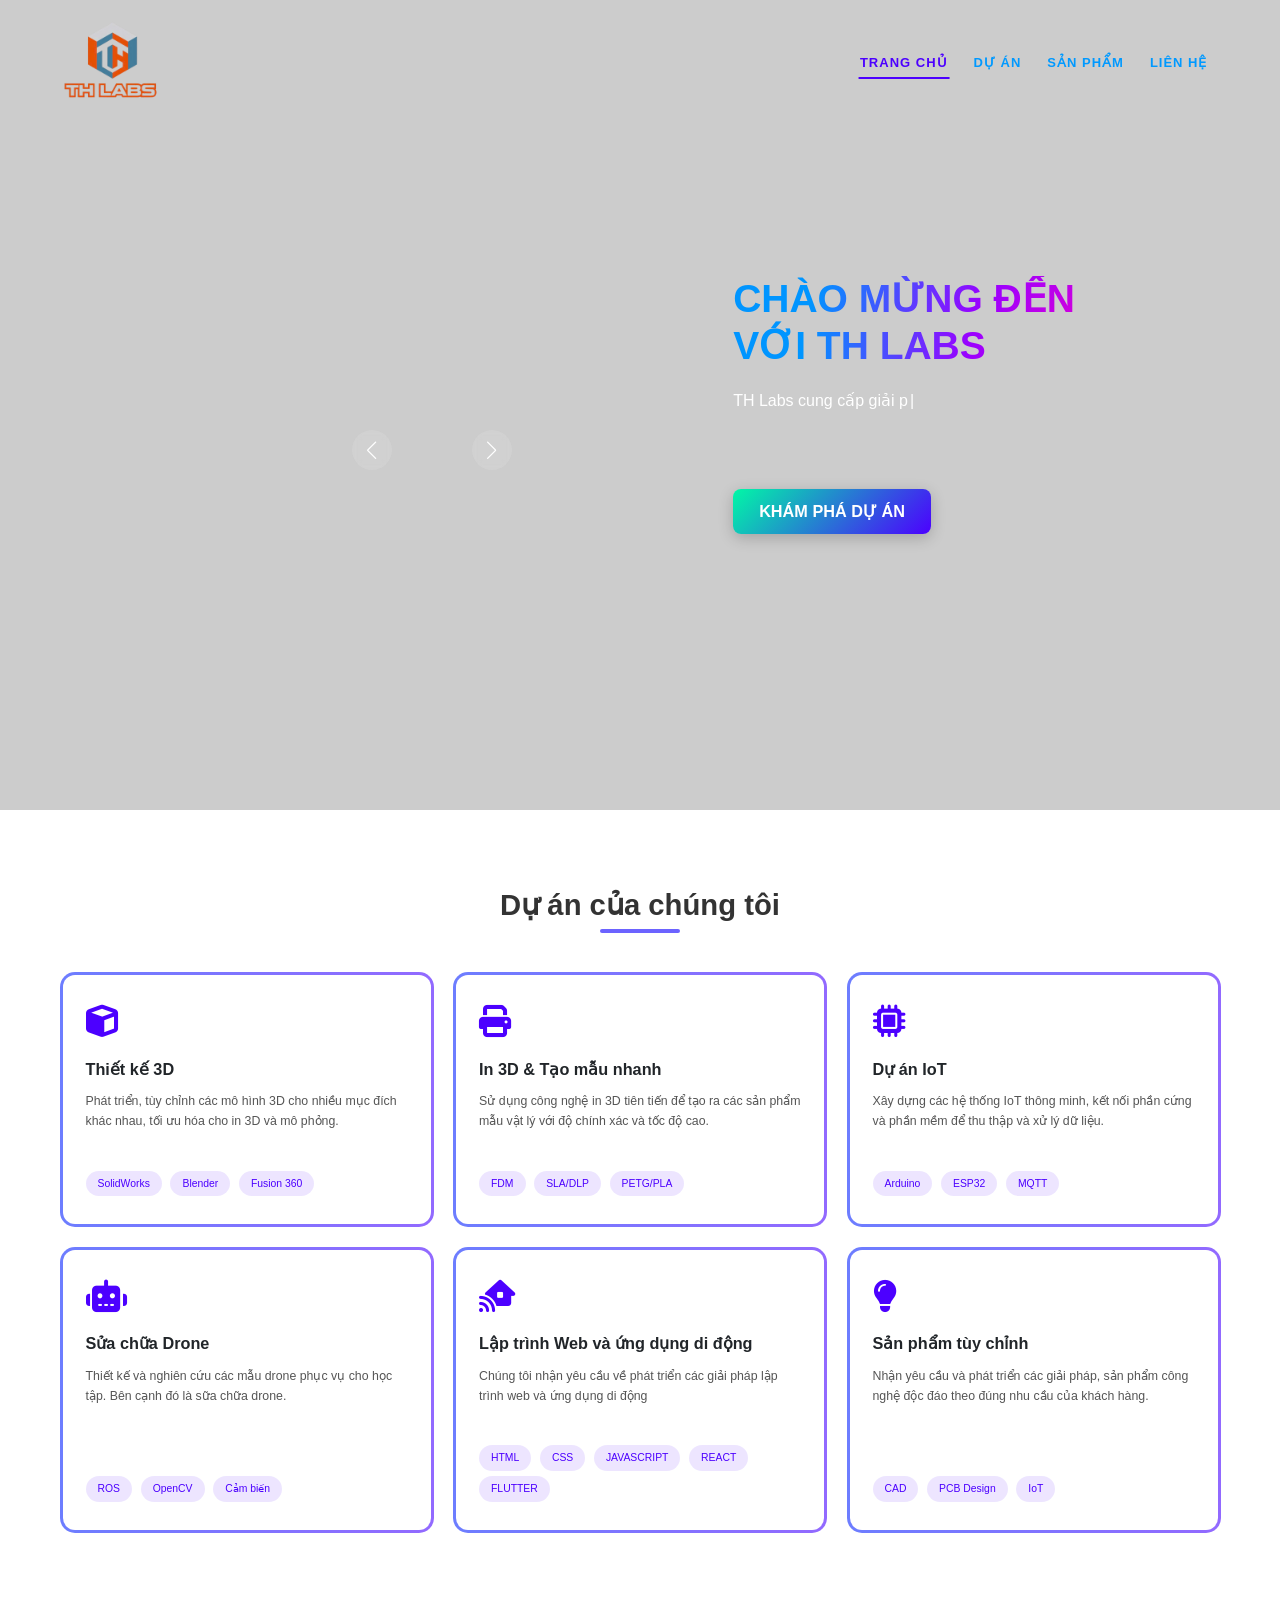
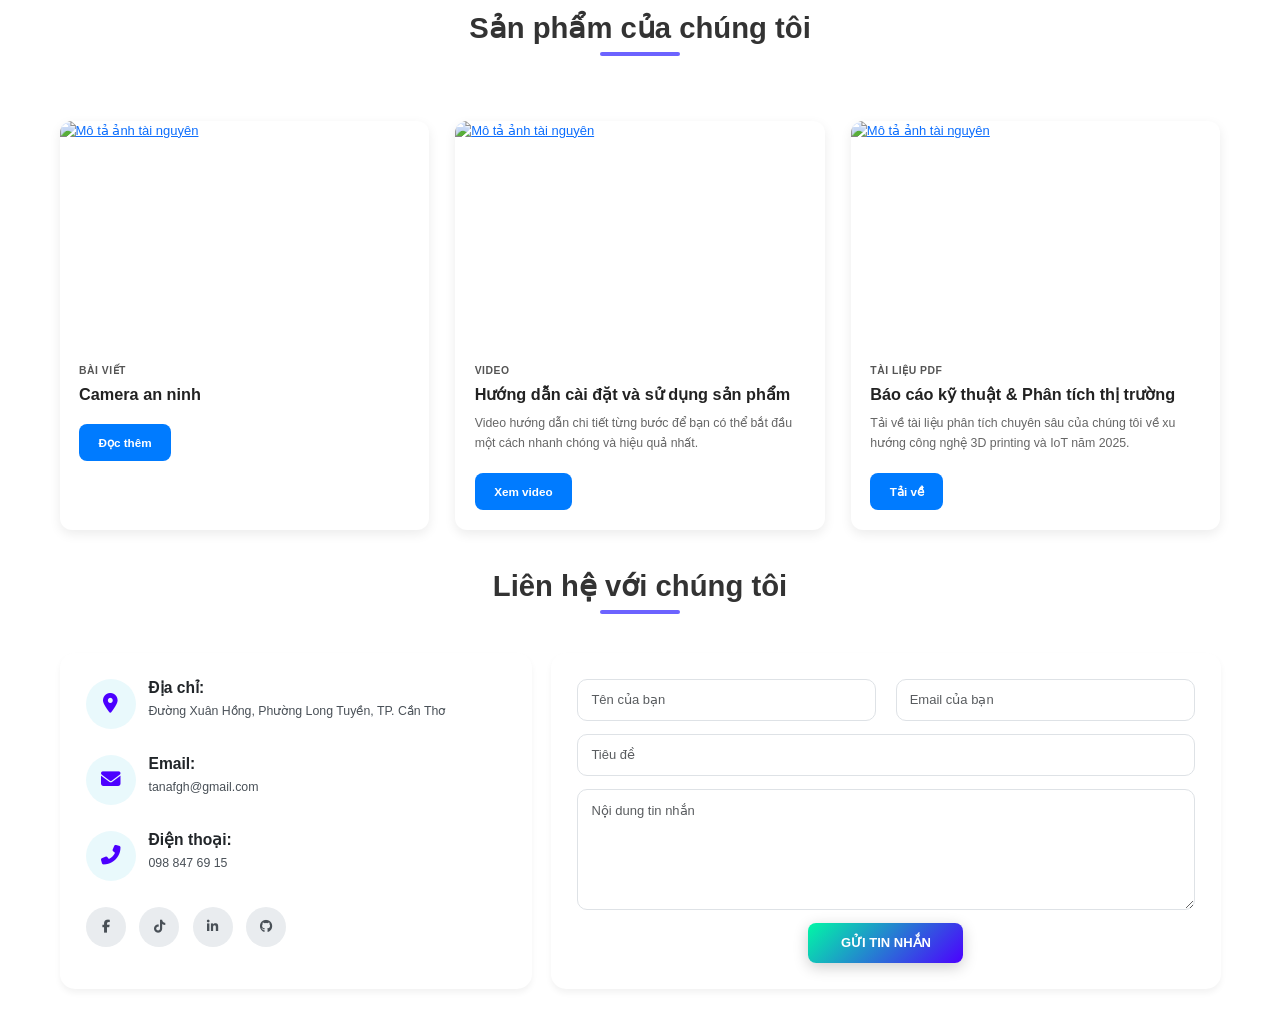
==== commit eb74464e: "Update index.html" ====
--- a/index.html
+++ b/index.html
@@ -488,7 +488,8 @@
       const db = firebase.firestore();
     </script>
 
-    <script src="Script.js" defer></script>
+    <script src="script.js" defer></script>
   </body>
 </html>
 
+
